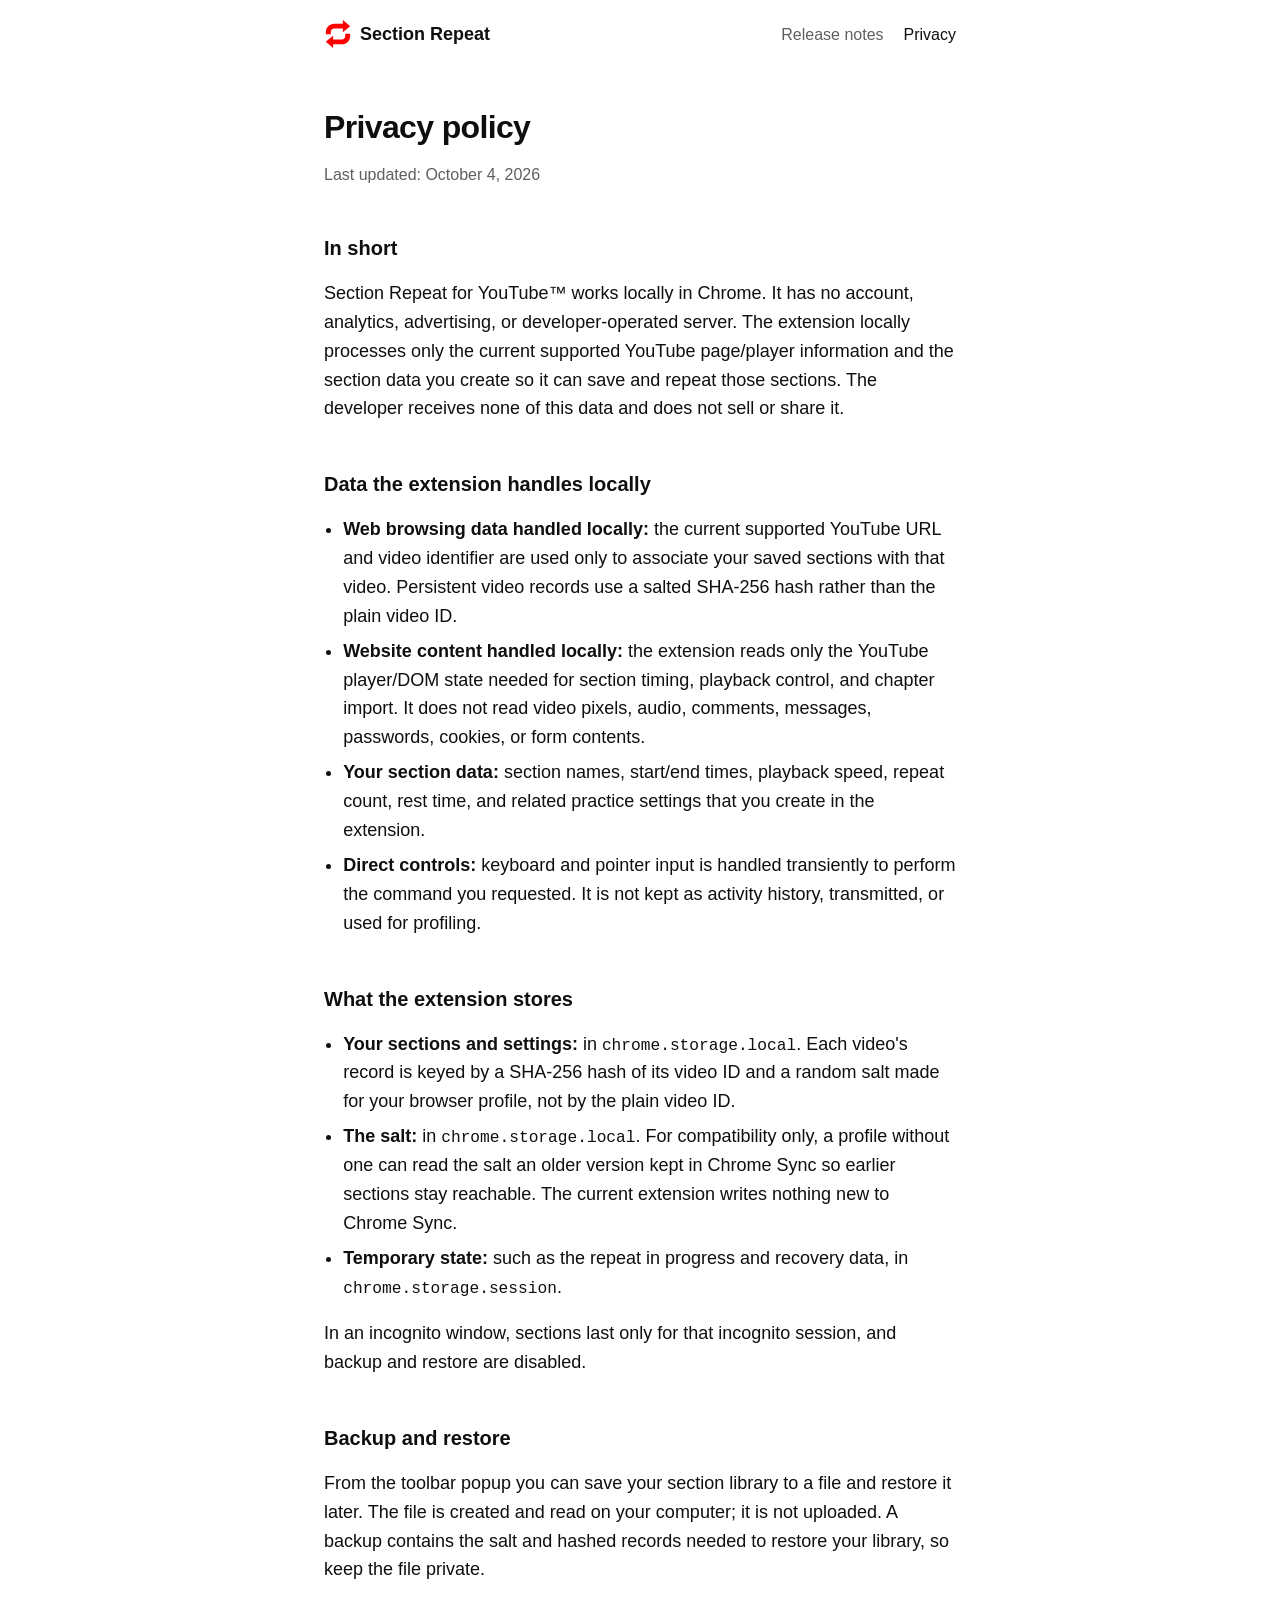
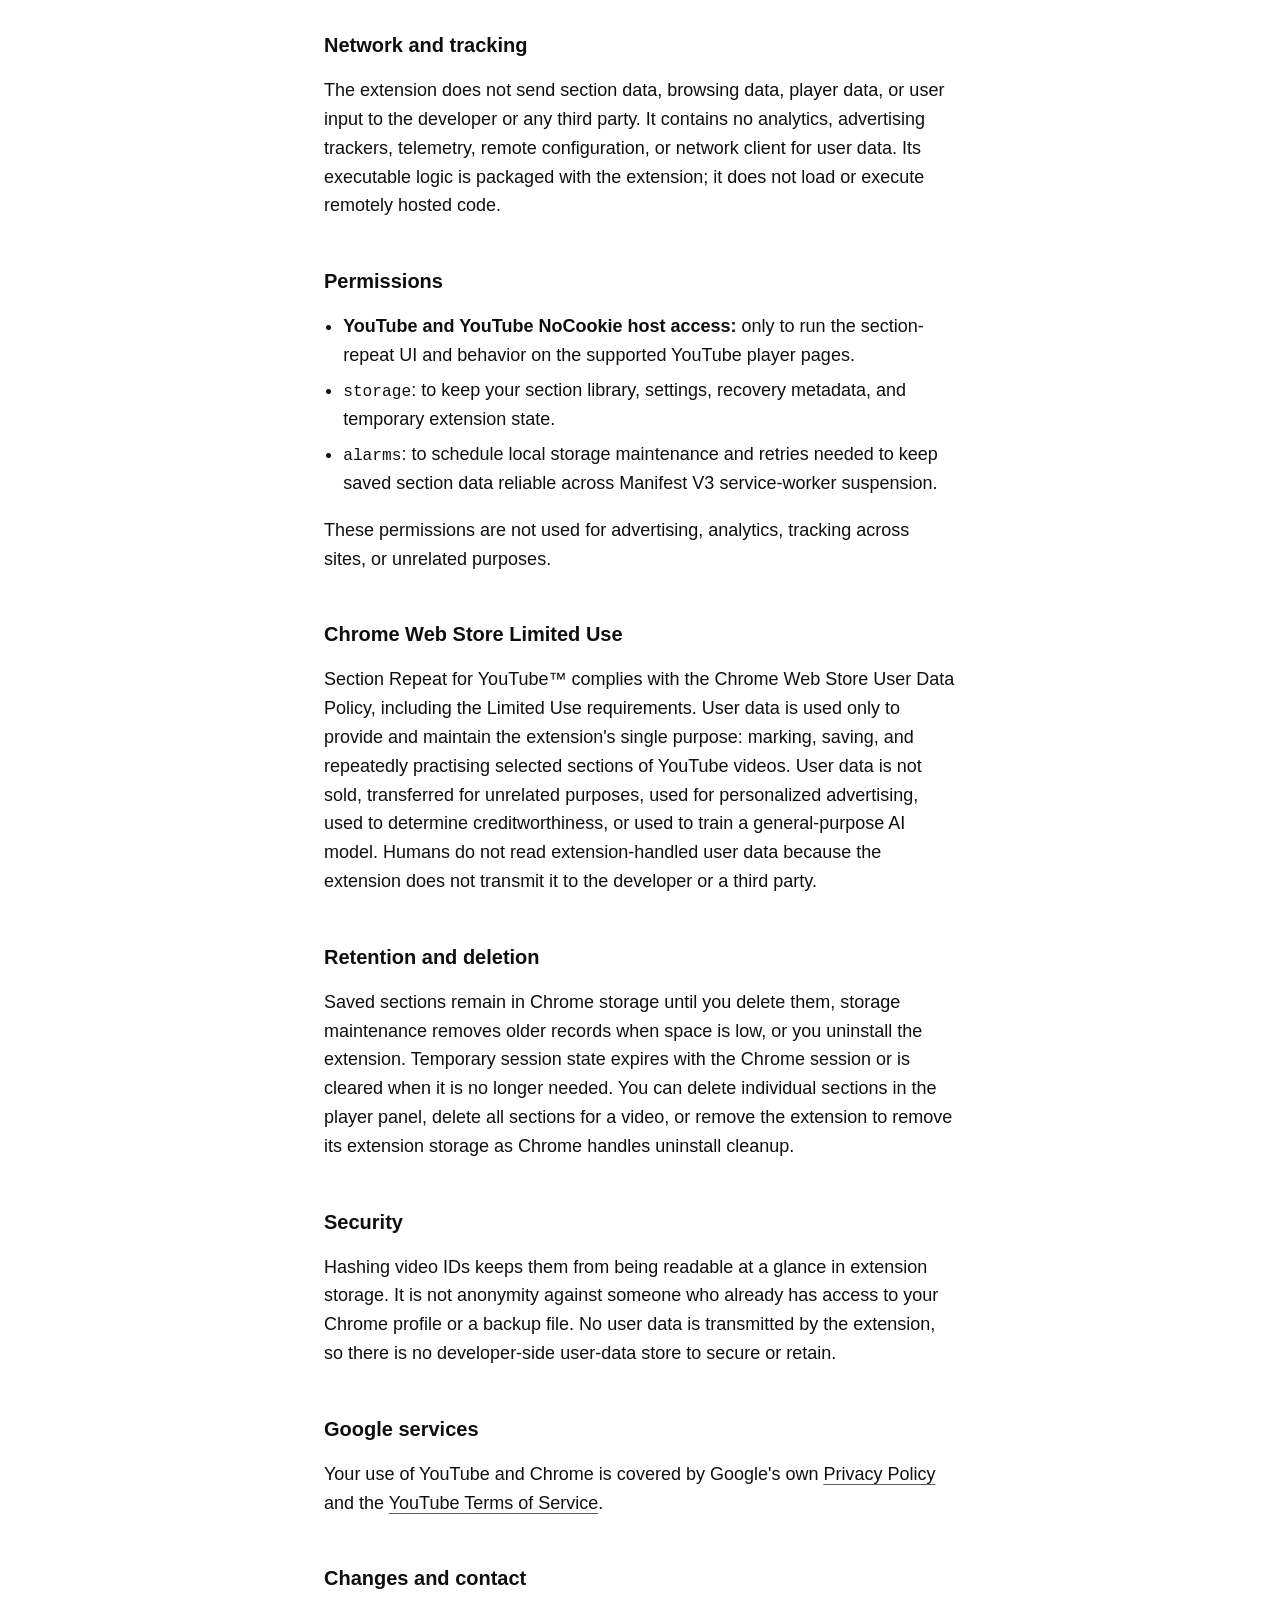
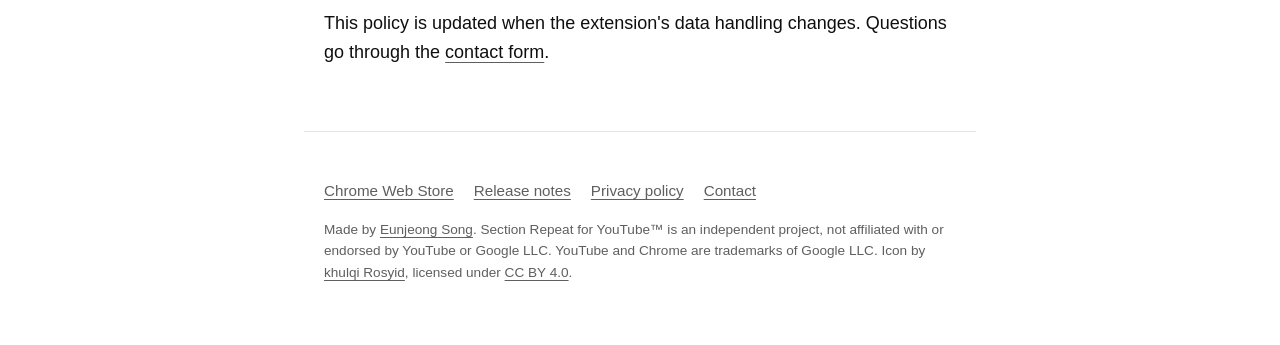
==== privacy/index.html @ 1f7c9e7d "Add files via upload" ====
<!doctype html>
<html lang="en">
<head>
<meta charset="utf-8">
<meta name="viewport" content="width=device-width, initial-scale=1">
<title>Privacy policy – Section Repeat for YouTube</title>
<meta name="description" content="How Section Repeat for YouTube handles your data: everything stays in your browser.">
<link rel="canonical" href="https://sectionrepeat.com/privacy/">
<meta property="og:type" content="website">
<meta property="og:site_name" content="Section Repeat for YouTube™">
<meta property="og:title" content="Privacy policy – Section Repeat for YouTube">
<meta property="og:description" content="How Section Repeat for YouTube handles your data: everything stays in your browser.">
<meta property="og:url" content="https://sectionrepeat.com/privacy/">
<meta property="og:image" content="https://sectionrepeat.com/assets/og-image.png">
<meta property="og:image:width" content="1200">
<meta property="og:image:height" content="630">
<meta property="og:image:alt" content="Section Repeat">
<meta name="twitter:card" content="summary_large_image">
<meta name="theme-color" content="#ffffff" media="(prefers-color-scheme: light)">
<meta name="theme-color" content="#0f0f0f" media="(prefers-color-scheme: dark)">
<link rel="icon" href="/favicon.ico" sizes="32x32">
<link rel="icon" href="/favicon.svg" type="image/svg+xml">
<link rel="apple-touch-icon" href="/apple-touch-icon.png">
<link rel="manifest" href="/site.webmanifest">
<link rel="stylesheet" href="/assets/site.css">
</head>
<body>
<a class="skip" href="#content">Skip to content</a>
<header class="wrap site-header">
  <a class="brand" href="/"><img src="/favicon.svg" alt="" width="28" height="28">Section Repeat</a>
  <nav aria-label="Site">
    <a href="/release-notes/">Release notes</a>
    <a href="/privacy/" aria-current="page">Privacy</a>
  </nav>
</header>
<main id="content" class="wrap prose">
<h1>Privacy policy</h1>
<p class="meta">Last updated: October 4, 2026</p>
<h2>In short</h2>
<p>Section Repeat for YouTube™ works locally in Chrome. It has no account, analytics, advertising, or developer-operated server. The extension locally processes only the current supported YouTube page/player information and the section data you create so it can save and repeat those sections. The developer receives none of this data and does not sell or share it.</p>
<h2>Data the extension handles locally</h2>
<ul>
  <li><strong>Web browsing data handled locally:</strong> the current supported YouTube URL and video identifier are used only to associate your saved sections with that video. Persistent video records use a salted SHA-256 hash rather than the plain video ID.</li>
  <li><strong>Website content handled locally:</strong> the extension reads only the YouTube player/DOM state needed for section timing, playback control, and chapter import. It does not read video pixels, audio, comments, messages, passwords, cookies, or form contents.</li>
  <li><strong>Your section data:</strong> section names, start/end times, playback speed, repeat count, rest time, and related practice settings that you create in the extension.</li>
  <li><strong>Direct controls:</strong> keyboard and pointer input is handled transiently to perform the command you requested. It is not kept as activity history, transmitted, or used for profiling.</li>
</ul>
<h2>What the extension stores</h2>
<ul>
  <li><strong>Your sections and settings:</strong> in <code>chrome.storage.local</code>. Each video's record is keyed by a SHA-256 hash of its video ID and a random salt made for your browser profile, not by the plain video ID.</li>
  <li><strong>The salt:</strong> in <code>chrome.storage.local</code>. For compatibility only, a profile without one can read the salt an older version kept in Chrome Sync so earlier sections stay reachable. The current extension writes nothing new to Chrome Sync.</li>
  <li><strong>Temporary state:</strong> such as the repeat in progress and recovery data, in <code>chrome.storage.session</code>.</li>
</ul>
<p>In an incognito window, sections last only for that incognito session, and backup and restore are disabled.</p>
<h2>Backup and restore</h2>
<p>From the toolbar popup you can save your section library to a file and restore it later. The file is created and read on your computer; it is not uploaded. A backup contains the salt and hashed records needed to restore your library, so keep the file private.</p>
<h2>Network and tracking</h2>
<p>The extension does not send section data, browsing data, player data, or user input to the developer or any third party. It contains no analytics, advertising trackers, telemetry, remote configuration, or network client for user data. Its executable logic is packaged with the extension; it does not load or execute remotely hosted code.</p>
<h2>Permissions</h2>
<ul>
  <li><strong>YouTube and YouTube NoCookie host access:</strong> only to run the section-repeat UI and behavior on the supported YouTube player pages.</li>
  <li><code>storage</code>: to keep your section library, settings, recovery metadata, and temporary extension state.</li>
  <li><code>alarms</code>: to schedule local storage maintenance and retries needed to keep saved section data reliable across Manifest V3 service-worker suspension.</li>
</ul>
<p>These permissions are not used for advertising, analytics, tracking across sites, or unrelated purposes.</p>
<h2>Chrome Web Store Limited Use</h2>
<p>Section Repeat for YouTube™ complies with the Chrome Web Store User Data Policy, including the Limited Use requirements. User data is used only to provide and maintain the extension's single purpose: marking, saving, and repeatedly practising selected sections of YouTube videos. User data is not sold, transferred for unrelated purposes, used for personalized advertising, used to determine creditworthiness, or used to train a general-purpose AI model. Humans do not read extension-handled user data because the extension does not transmit it to the developer or a third party.</p>
<h2>Retention and deletion</h2>
<p>Saved sections remain in Chrome storage until you delete them, storage maintenance removes older records when space is low, or you uninstall the extension. Temporary session state expires with the Chrome session or is cleared when it is no longer needed. You can delete individual sections in the player panel, delete all sections for a video, or remove the extension to remove its extension storage as Chrome handles uninstall cleanup.</p>
<h2>Security</h2>
<p>Hashing video IDs keeps them from being readable at a glance in extension storage. It is not anonymity against someone who already has access to your Chrome profile or a backup file. No user data is transmitted by the extension, so there is no developer-side user-data store to secure or retain.</p>
<h2>Google services</h2>
<p>Your use of YouTube and Chrome is covered by Google's own <a href="https://policies.google.com/privacy" rel="noopener">Privacy Policy</a> and the <a href="https://www.youtube.com/t/terms" rel="noopener">YouTube Terms of Service</a>.</p>
<h2>Changes and contact</h2>
<p>This policy is updated when the extension's data handling changes. Questions go through the <a href="https://tally.so/r/mDLBkj" rel="noopener">contact form</a>.</p>
</main>
<footer class="wrap site-footer">
  <p class="links">
    <a href="https://chromewebstore.google.com/detail/section-repeat-for-youtub/pppgnfkfeciopablcbkjdohiknebahkc">Chrome Web Store</a>
    <a href="/release-notes/">Release notes</a>
    <a href="/privacy/">Privacy policy</a>
    <a href="https://tally.so/r/mDLBkj">Contact</a>
  </p>
  <p class="fine">Made by <a href="https://songej.com">Eunjeong Song</a>. Section Repeat for YouTube&trade; is an independent project, not affiliated with or endorsed by YouTube or Google LLC. YouTube and Chrome are trademarks of Google LLC. Icon by <a href="https://www.iconfinder.com/iconfinder/khulqi-rosyid">khulqi Rosyid</a>, licensed under <a href="https://creativecommons.org/licenses/by/4.0/">CC BY 4.0</a>.</p>
</footer>
</body>
</html>
---- assets/site.css ----
/* sectionrepeat.com - one stylesheet, system fonts, no scripts. */
:root {
  color-scheme: light dark;
  --paper: #ffffff;
  --ink: #0f0f0f;
  --muted: #5f5f5f;
  --rule: #e5e5e5;
  --track: #e5e5e5;
  --red: #ff0000;
  /* The UI red the extension's own pages use (brand/README.md). */
  --button: #d93025;
  --button-hover: #b3261e;
  --key: #ffffff;
  --key-edge: #cfcfcf;
  /* The extension's own section colors (Okabe-Ito). */
  --c1: #e69f00;
  --c2: #56b4e9;
  --c3: #009e73;
  font-family: -apple-system, BlinkMacSystemFont, "Segoe UI", Roboto, sans-serif;
}

@media (prefers-color-scheme: dark) {
  :root {
    --paper: #0f0f0f;
    --ink: #f1f1f1;
    --muted: #aaaaaa;
    --rule: #2e2e2e;
    --track: #3a3a3a;
    --key: #1f1f1f;
    --key-edge: #474747;
  }
}

* { box-sizing: border-box; }
body { margin: 0; background: var(--paper); color: var(--ink); font-size: 1.125rem; line-height: 1.6; }
.wrap { max-width: 42rem; margin-inline: auto; padding-inline: 1.25rem; }
a { color: inherit; text-decoration-color: var(--muted); text-underline-offset: 0.2em; }
a:hover { text-decoration-color: currentColor; }
:focus-visible { outline: 2px solid #1a73e8; outline-offset: 2px; border-radius: 2px; }
.skip { position: absolute; left: -999px; }
.skip:focus { left: 1rem; top: 1rem; padding: 0.5rem 1rem; background: var(--paper); }

.site-header { display: flex; align-items: center; justify-content: space-between; gap: 1rem; padding-block: 1.25rem; }
.brand { display: inline-flex; align-items: center; gap: 0.5rem; font-weight: 600; text-decoration: none; }
.site-header nav { display: flex; gap: 1.25rem; font-size: 1rem; }
.site-header nav a { color: var(--muted); text-decoration: none; }
.brand, .site-header nav a { white-space: nowrap; }
.site-header nav a:hover, .site-header nav a[aria-current="page"] { color: var(--ink); }

h1 { margin: 2.5rem 0 1rem; font-size: clamp(2rem, 6vw, 2.75rem); line-height: 1.15; letter-spacing: -0.02em; }
h2 { margin: 3rem 0 0.75rem; font-size: 1.25rem; line-height: 1.3; }
.prose h1 { font-size: 2rem; }
.lead { margin: 0 0 1.5rem; font-size: 1.25rem; color: var(--muted); }
.meta, .note, .release-date { color: var(--muted); font-size: 1rem; }
.release h2 { display: flex; flex-wrap: wrap; align-items: baseline; gap: 0.45rem 0.7rem; }

kbd {
  display: inline-block;
  min-width: 1.8em;
  padding: 0.05em 0.45em;
  font: 600 0.85em/1.4 ui-monospace, SFMono-Regular, Consolas, monospace;
  text-align: center;
  color: var(--ink);
  background: var(--key);
  border: 1px solid var(--key-edge);
  border-bottom-width: 2px;
  border-radius: 0.35em;
}
code { font: 0.9em ui-monospace, SFMono-Regular, Consolas, monospace; }

.get { display: flex; flex-wrap: wrap; align-items: center; gap: 0.75rem 1rem; }
.button { display: inline-block; padding: 0.75rem 1.5rem; font-weight: 600; color: #ffffff; text-decoration: none; background: var(--button); border-radius: 999px; }
.button:hover { background: var(--button-hover); }
.get-note { font-size: 1rem; color: var(--muted); }

/* The product in one look: a progress bar, a marked part, the keys that made it. */
.demo { position: relative; margin: 2.5rem 0 1rem; padding-block: 2.5rem; }
.bar { position: relative; height: 6px; background: var(--track); border-radius: 3px; }
.sec { position: absolute; inset-block: 0; left: var(--from); width: calc(var(--to) - var(--from)); background: var(--c); border-radius: 3px; opacity: 0.55; }
.sec.is-active { opacity: 1; }
.head { position: absolute; top: 50%; width: 14px; height: 14px; margin: -7px 0 0 -7px; background: var(--red); border-radius: 50%; animation: play 3s linear infinite; }
@keyframes play { from { left: 0; } to { left: 100%; } }
.cue { position: absolute; left: var(--at); transform: translateX(-50%); font-size: 0.8rem; }
.cue.above { top: 0; }
.cue.below { bottom: 0; }

.keys { display: grid; grid-template-columns: max-content 1fr; gap: 0.6rem 1.25rem; margin: 0; }
.keys dt { white-space: nowrap; }
.keys dd { margin: 0; }
.facts, .prose ul { padding-left: 1.2rem; }
.facts li + li, .prose li + li { margin-top: 0.4rem; }

.site-footer { margin-top: 4rem; padding-block: 2rem 3rem; font-size: 0.95rem; color: var(--muted); border-top: 1px solid var(--rule); }
.links { display: flex; flex-wrap: wrap; gap: 0.5rem 1.25rem; }
.fine { font-size: 0.85rem; }

@media (max-width: 420px) {
  .site-header nav { gap: 0.9rem; font-size: 0.95rem; }
}

@media (prefers-reduced-motion: reduce) {
  .head { left: 45%; animation: none; }
}
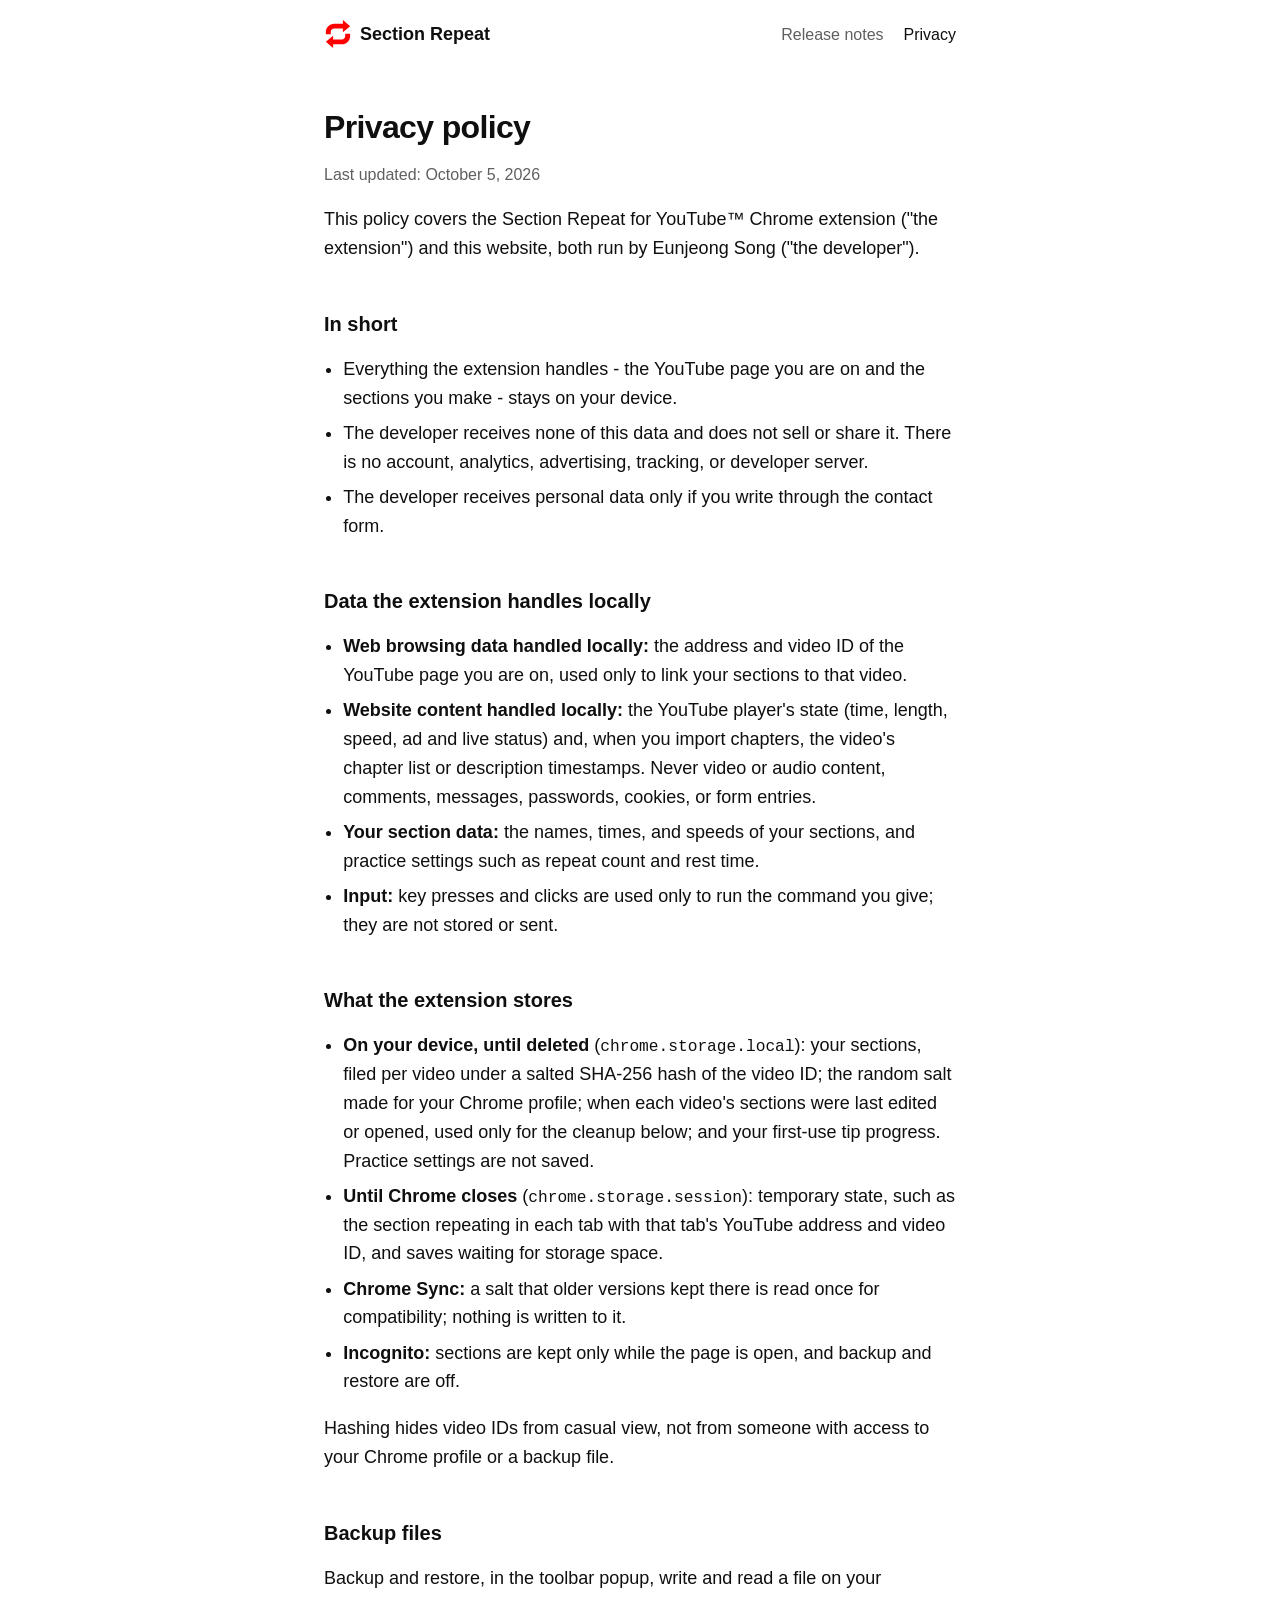
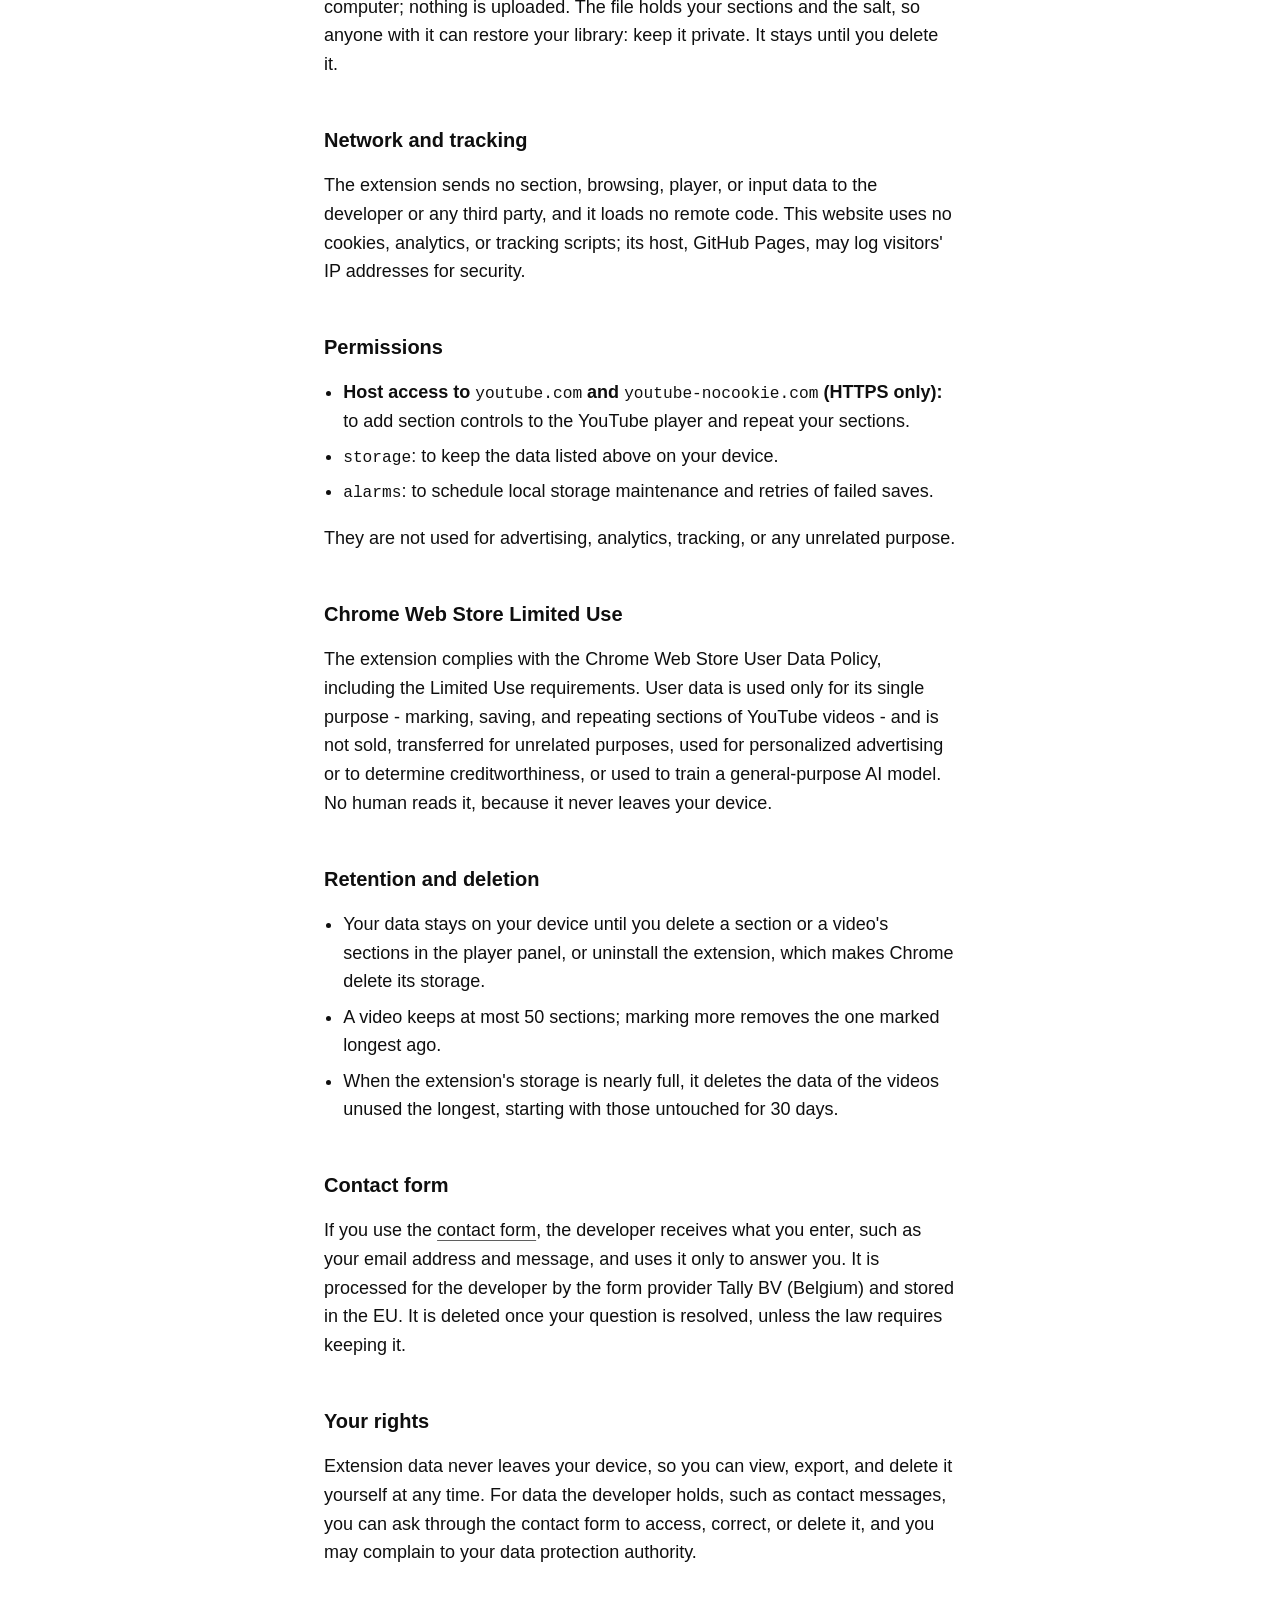
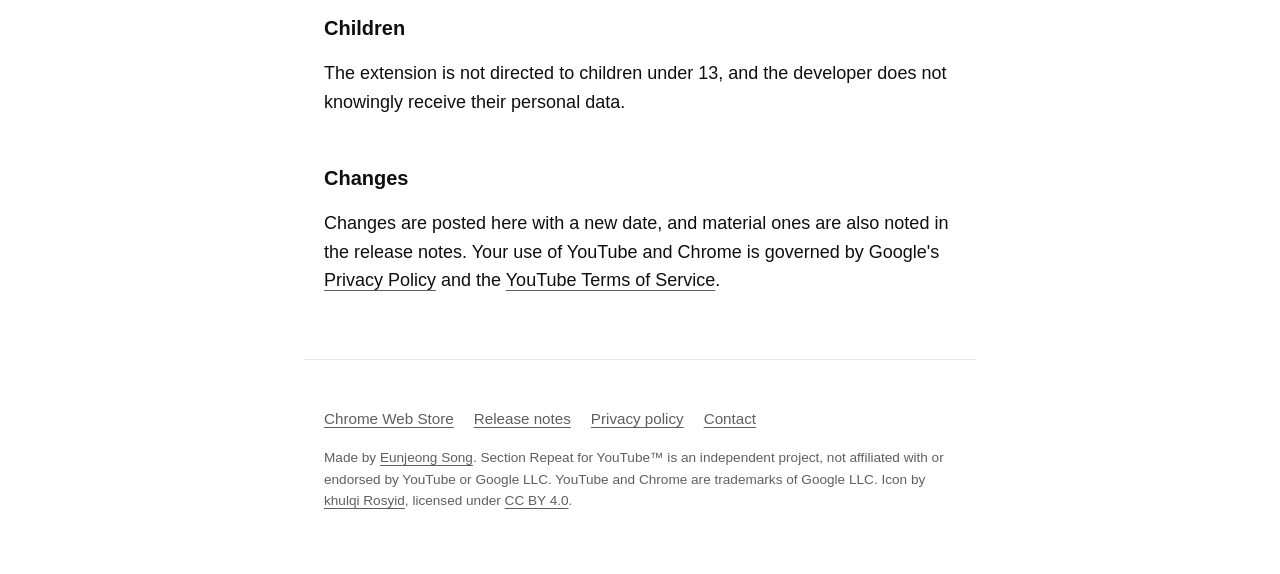
==== commit daad4125: "v2.0.0" ====
--- a/privacy/index.html
+++ b/privacy/index.html
@@ -35,44 +35,56 @@
 </header>
 <main id="content" class="wrap prose">
 <h1>Privacy policy</h1>
-<p class="meta">Last updated: October 4, 2026</p>
+<p class="meta">Last updated: October 5, 2026</p>
+<p>This policy covers the Section Repeat for YouTube™ Chrome extension (&quot;the extension&quot;) and this website, both run by Eunjeong Song (&quot;the developer&quot;).</p>
 <h2>In short</h2>
-<p>Section Repeat for YouTube™ works locally in Chrome. It has no account, analytics, advertising, or developer-operated server. The extension locally processes only the current supported YouTube page/player information and the section data you create so it can save and repeat those sections. The developer receives none of this data and does not sell or share it.</p>
+<ul>
+  <li>Everything the extension handles - the YouTube page you are on and the sections you make - stays on your device.</li>
+  <li>The developer receives none of this data and does not sell or share it. There is no account, analytics, advertising, tracking, or developer server.</li>
+  <li>The developer receives personal data only if you write through the contact form.</li>
+</ul>
 <h2>Data the extension handles locally</h2>
 <ul>
-  <li><strong>Web browsing data handled locally:</strong> the current supported YouTube URL and video identifier are used only to associate your saved sections with that video. Persistent video records use a salted SHA-256 hash rather than the plain video ID.</li>
-  <li><strong>Website content handled locally:</strong> the extension reads only the YouTube player/DOM state needed for section timing, playback control, and chapter import. It does not read video pixels, audio, comments, messages, passwords, cookies, or form contents.</li>
-  <li><strong>Your section data:</strong> section names, start/end times, playback speed, repeat count, rest time, and related practice settings that you create in the extension.</li>
-  <li><strong>Direct controls:</strong> keyboard and pointer input is handled transiently to perform the command you requested. It is not kept as activity history, transmitted, or used for profiling.</li>
+  <li><strong>Web browsing data handled locally:</strong> the address and video ID of the YouTube page you are on, used only to link your sections to that video.</li>
+  <li><strong>Website content handled locally:</strong> the YouTube player's state (time, length, speed, ad and live status) and, when you import chapters, the video's chapter list or description timestamps. Never video or audio content, comments, messages, passwords, cookies, or form entries.</li>
+  <li><strong>Your section data:</strong> the names, times, and speeds of your sections, and practice settings such as repeat count and rest time.</li>
+  <li><strong>Input:</strong> key presses and clicks are used only to run the command you give; they are not stored or sent.</li>
 </ul>
 <h2>What the extension stores</h2>
 <ul>
-  <li><strong>Your sections and settings:</strong> in <code>chrome.storage.local</code>. Each video's record is keyed by a SHA-256 hash of its video ID and a random salt made for your browser profile, not by the plain video ID.</li>
-  <li><strong>The salt:</strong> in <code>chrome.storage.local</code>. For compatibility only, a profile without one can read the salt an older version kept in Chrome Sync so earlier sections stay reachable. The current extension writes nothing new to Chrome Sync.</li>
-  <li><strong>Temporary state:</strong> such as the repeat in progress and recovery data, in <code>chrome.storage.session</code>.</li>
+  <li><strong>On your device, until deleted</strong> (<code>chrome.storage.local</code>): your sections, filed per video under a salted SHA-256 hash of the video ID; the random salt made for your Chrome profile; when each video's sections were last edited or opened, used only for the cleanup below; and your first-use tip progress. Practice settings are not saved.</li>
+  <li><strong>Until Chrome closes</strong> (<code>chrome.storage.session</code>): temporary state, such as the section repeating in each tab with that tab's YouTube address and video ID, and saves waiting for storage space.</li>
+  <li><strong>Chrome Sync:</strong> a salt that older versions kept there is read once for compatibility; nothing is written to it.</li>
+  <li><strong>Incognito:</strong> sections are kept only while the page is open, and backup and restore are off.</li>
 </ul>
-<p>In an incognito window, sections last only for that incognito session, and backup and restore are disabled.</p>
-<h2>Backup and restore</h2>
-<p>From the toolbar popup you can save your section library to a file and restore it later. The file is created and read on your computer; it is not uploaded. A backup contains the salt and hashed records needed to restore your library, so keep the file private.</p>
+<p>Hashing hides video IDs from casual view, not from someone with access to your Chrome profile or a backup file.</p>
+<h2>Backup files</h2>
+<p>Backup and restore, in the toolbar popup, write and read a file on your computer; nothing is uploaded. The file holds your sections and the salt, so anyone with it can restore your library: keep it private. It stays until you delete it.</p>
 <h2>Network and tracking</h2>
-<p>The extension does not send section data, browsing data, player data, or user input to the developer or any third party. It contains no analytics, advertising trackers, telemetry, remote configuration, or network client for user data. Its executable logic is packaged with the extension; it does not load or execute remotely hosted code.</p>
+<p>The extension sends no section, browsing, player, or input data to the developer or any third party, and it loads no remote code. This website uses no cookies, analytics, or tracking scripts; its host, GitHub Pages, may log visitors' IP addresses for security.</p>
 <h2>Permissions</h2>
 <ul>
-  <li><strong>YouTube and YouTube NoCookie host access:</strong> only to run the section-repeat UI and behavior on the supported YouTube player pages.</li>
-  <li><code>storage</code>: to keep your section library, settings, recovery metadata, and temporary extension state.</li>
-  <li><code>alarms</code>: to schedule local storage maintenance and retries needed to keep saved section data reliable across Manifest V3 service-worker suspension.</li>
+  <li><strong>Host access to <code>youtube.com</code> and <code>youtube-nocookie.com</code> (HTTPS only):</strong> to add section controls to the YouTube player and repeat your sections.</li>
+  <li><code>storage</code>: to keep the data listed above on your device.</li>
+  <li><code>alarms</code>: to schedule local storage maintenance and retries of failed saves.</li>
 </ul>
-<p>These permissions are not used for advertising, analytics, tracking across sites, or unrelated purposes.</p>
+<p>They are not used for advertising, analytics, tracking, or any unrelated purpose.</p>
 <h2>Chrome Web Store Limited Use</h2>
-<p>Section Repeat for YouTube™ complies with the Chrome Web Store User Data Policy, including the Limited Use requirements. User data is used only to provide and maintain the extension's single purpose: marking, saving, and repeatedly practising selected sections of YouTube videos. User data is not sold, transferred for unrelated purposes, used for personalized advertising, used to determine creditworthiness, or used to train a general-purpose AI model. Humans do not read extension-handled user data because the extension does not transmit it to the developer or a third party.</p>
+<p>The extension complies with the Chrome Web Store User Data Policy, including the Limited Use requirements. User data is used only for its single purpose - marking, saving, and repeating sections of YouTube videos - and is not sold, transferred for unrelated purposes, used for personalized advertising or to determine creditworthiness, or used to train a general-purpose AI model. No human reads it, because it never leaves your device.</p>
 <h2>Retention and deletion</h2>
-<p>Saved sections remain in Chrome storage until you delete them, storage maintenance removes older records when space is low, or you uninstall the extension. Temporary session state expires with the Chrome session or is cleared when it is no longer needed. You can delete individual sections in the player panel, delete all sections for a video, or remove the extension to remove its extension storage as Chrome handles uninstall cleanup.</p>
-<h2>Security</h2>
-<p>Hashing video IDs keeps them from being readable at a glance in extension storage. It is not anonymity against someone who already has access to your Chrome profile or a backup file. No user data is transmitted by the extension, so there is no developer-side user-data store to secure or retain.</p>
-<h2>Google services</h2>
-<p>Your use of YouTube and Chrome is covered by Google's own <a href="https://policies.google.com/privacy" rel="noopener">Privacy Policy</a> and the <a href="https://www.youtube.com/t/terms" rel="noopener">YouTube Terms of Service</a>.</p>
-<h2>Changes and contact</h2>
-<p>This policy is updated when the extension's data handling changes. Questions go through the <a href="https://tally.so/r/mDLBkj" rel="noopener">contact form</a>.</p>
+<ul>
+  <li>Your data stays on your device until you delete a section or a video's sections in the player panel, or uninstall the extension, which makes Chrome delete its storage.</li>
+  <li>A video keeps at most 50 sections; marking more removes the one marked longest ago.</li>
+  <li>When the extension's storage is nearly full, it deletes the data of the videos unused the longest, starting with those untouched for 30 days.</li>
+</ul>
+<h2>Contact form</h2>
+<p>If you use the <a href="https://tally.so/r/mDLBkj" rel="noopener">contact form</a>, the developer receives what you enter, such as your email address and message, and uses it only to answer you. It is processed for the developer by the form provider Tally BV (Belgium) and stored in the EU. It is deleted once your question is resolved, unless the law requires keeping it.</p>
+<h2>Your rights</h2>
+<p>Extension data never leaves your device, so you can view, export, and delete it yourself at any time. For data the developer holds, such as contact messages, you can ask through the contact form to access, correct, or delete it, and you may complain to your data protection authority.</p>
+<h2>Children</h2>
+<p>The extension is not directed to children under 13, and the developer does not knowingly receive their personal data.</p>
+<h2>Changes</h2>
+<p>Changes are posted here with a new date, and material ones are also noted in the release notes. Your use of YouTube and Chrome is governed by Google's <a href="https://policies.google.com/privacy" rel="noopener">Privacy Policy</a> and the <a href="https://www.youtube.com/t/terms" rel="noopener">YouTube Terms of Service</a>.</p>
 </main>
 <footer class="wrap site-footer">
   <p class="links">
